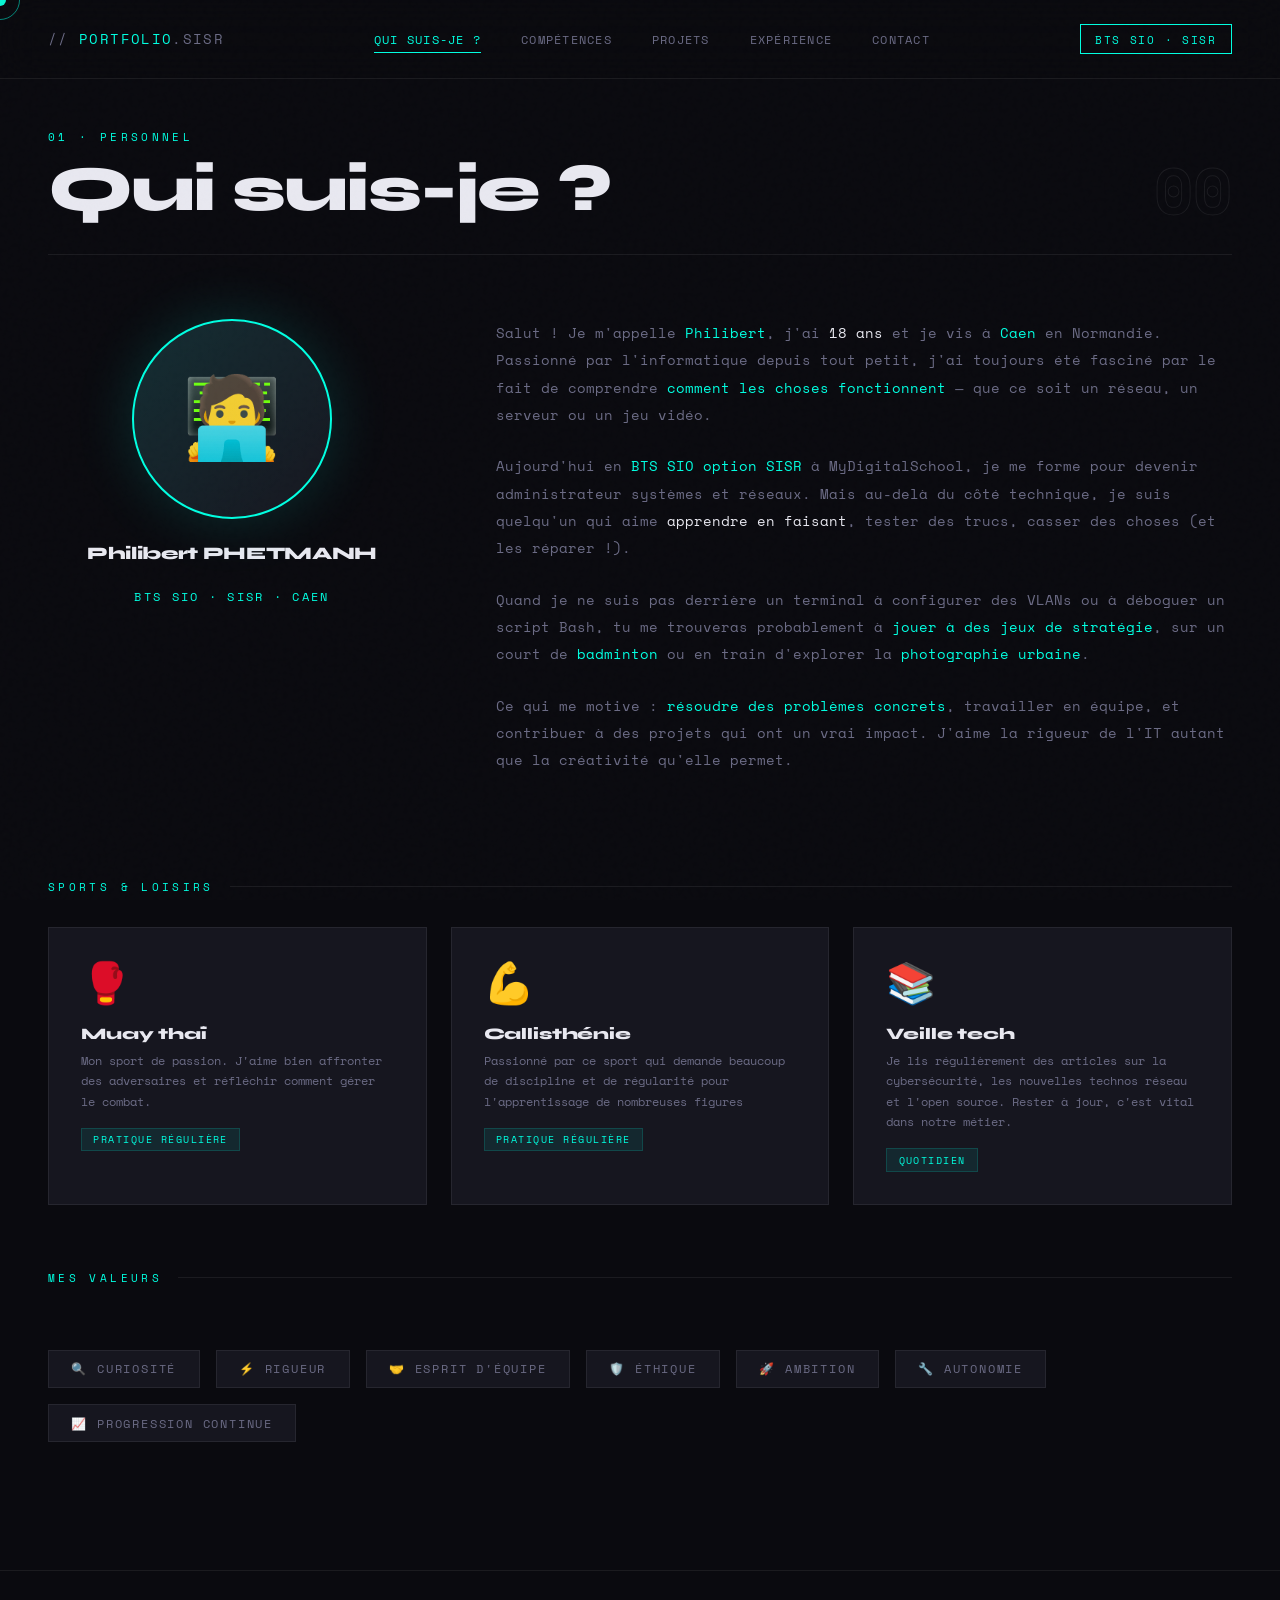
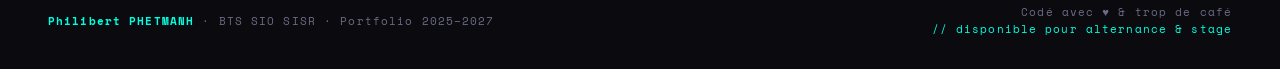
==== apropos-moi.html @ d6249951 "Add files via upload" ====
<!DOCTYPE html>
<html lang="fr">
<head>
  <meta charset="UTF-8"/>
  <meta name="viewport" content="width=device-width, initial-scale=1.0"/>
  <title>Qui suis-je ? · Philibert PHETMANH</title>
  <link rel="preconnect" href="https://fonts.googleapis.com"/>
  <link rel="preconnect" href="https://fonts.gstatic.com" crossorigin/>
  <link href="https://fonts.googleapis.com/css2?family=Space+Mono:ital,wght@0,400;0,700;1,400&family=Syne:wght@400;700;800;900&display=swap" rel="stylesheet"/>
  <link rel="stylesheet" href="css/style.css"/>
</head>
<body>

  <div id="cursor"></div>
  <div id="cursor-ring"></div>
  <div class="grid-bg"></div>

  <!-- NAV -->
  <nav>
    <a class="nav-logo" href="index.html"><span>// </span>Portfolio<span>.sisr</span></a>
    <ul class="nav-links">
      <li><a href="apropos-moi.html">Qui suis-je ?</a></li>
      <li><a href="competences.html">Compétences</a></li>
      <li><a href="projets.html">Projets</a></li>
      <li><a href="experience.html">Expérience</a></li>
      <li><a href="contact.html">Contact</a></li>
    </ul>
    <div class="nav-badge">BTS SIO · SISR</div>
  </nav>

  <!-- QUI SUIS-JE -->
  <section id="apropos-moi">
    <div class="section-header reveal">
      <div>
        <div class="section-label">01 · Personnel</div>
        <h2 class="section-title">Qui suis-je ?</h2>
      </div>
      <div class="section-count">00</div>
    </div>

    <!-- Intro bio -->
    <div class="apropos-intro reveal">
      <div class="apropos-avatar">
        <div class="avatar-circle">🧑‍💻</div>
        <div class="avatar-name">Philibert PHETMANH</div>
        <div class="avatar-role">BTS SIO · SISR · Caen</div>
      </div>

      <div class="apropos-bio">
        <p>
          Salut ! Je m'appelle <strong>Philibert</strong>, j'ai <em>18 ans</em> et je vis à <strong>Caen</strong> en Normandie. Passionné par l'informatique depuis tout petit, j'ai toujours été fasciné par le fait de comprendre <strong>comment les choses fonctionnent</strong> — que ce soit un réseau, un serveur ou un jeu vidéo.
        </p>
        <p>
          Aujourd'hui en <strong>BTS SIO option SISR</strong> à MyDigitalSchool, je me forme pour devenir administrateur systèmes et réseaux. Mais au-delà du côté technique, je suis quelqu'un qui aime <em>apprendre en faisant</em>, tester des trucs, casser des choses (et les réparer !).
        </p>
        <p>
          Quand je ne suis pas derrière un terminal à configurer des VLANs ou à déboguer un script Bash, tu me trouveras probablement à <strong>jouer à des jeux de stratégie</strong>, sur un court de <strong>badminton</strong> ou en train d'explorer la <strong>photographie urbaine</strong>.
        </p>
        <p>
          Ce qui me motive : <strong>résoudre des problèmes concrets</strong>, travailler en équipe, et contribuer à des projets qui ont un vrai impact. J'aime la rigueur de l'IT autant que la créativité qu'elle permet.
        </p>
      </div>
    </div>

    <!-- Hobbies -->
    <div class="reveal">
      <div class="hobbies-title">Sports &amp; Loisirs</div>
      <div class="hobbies-grid">

        <div class="hobby-card reveal">
          <span class="hobby-emoji">🥊</span>
          <div class="hobby-name">Muay thaï</div>
          <div class="hobby-desc">Mon sport de passion. J'aime bien affronter des adversaires et réfléchir comment gérer le combat.</div>
          <span class="hobby-level">Pratique régulière</span>
        </div>

        <div class="hobby-card reveal">
          <span class="hobby-emoji">💪</span>
          <div class="hobby-name">Callisthénie</div>
          <div class="hobby-desc">Passionné par ce sport qui demande beaucoup de discipline et de régularité pour l'apprentissage de nombreuses figures</div>
          <span class="hobby-level">Pratique régulière</span>
        </div>

        <div class="hobby-card reveal">
          <span class="hobby-emoji">📚</span>
          <div class="hobby-name">Veille tech</div>
          <div class="hobby-desc">Je lis régulièrement des articles sur la cybersécurité, les nouvelles technos réseau et l'open source. Rester à jour, c'est vital dans notre métier.</div>
          <span class="hobby-level">Quotidien</span>
        </div>

      </div>
    </div>

    <!-- Valeurs -->
    <div class="reveal">
      <div class="hobbies-title" style="margin-top:4rem;">Mes valeurs</div>
      <div class="values-row">
        <span class="value-pill">🔍 Curiosité</span>
        <span class="value-pill">⚡ Rigueur</span>
        <span class="value-pill">🤝 Esprit d'équipe</span>
        <span class="value-pill">🛡️ Éthique</span>
        <span class="value-pill">🚀 Ambition</span>
        <span class="value-pill">🔧 Autonomie</span>
        <span class="value-pill">📈 Progression continue</span>
      </div>
    </div>
    </div>

  </section>

  <footer>
    <div class="footer-text"><strong>Philibert PHETMANH</strong> · BTS SIO SISR · Portfolio 2025–2027</div>
    <div class="footer-text" style="text-align:right">
      Codé avec ♥ &amp; trop de café<br/>
      <span style="color:var(--accent)">// disponible pour alternance &amp; stage</span>
    </div>
  </footer>

  <script src="js/main.js"></script>
</body>
</html>
---- css/style.css ----
/* ========================
   CSS VARIABLES & RESET
======================== */
:root {
  --bg: #0a0a0f;
  --surface: #111118;
  --card: #16161f;
  --border: rgba(255,255,255,0.07);
  --accent: #00ffe1;
  --accent2: #ff4d6d;
  --accent3: #7b61ff;
  --text: #e8e8f0;
  --muted: #6b6b85;
  --mono: 'Space Mono', monospace;
  --sans: 'Syne', sans-serif;
  --ease: cubic-bezier(0.23, 1, 0.32, 1);
}

*, *::before, *::after { box-sizing: border-box; margin: 0; padding: 0; }
html { scroll-behavior: smooth; font-size: 16px; }
body {
  background: var(--bg);
  color: var(--text);
  font-family: var(--sans);
  overflow-x: hidden;
  cursor: none;
}

/* ========================
   EASTER EGG
======================== */
body.easter-active .orb,
body.easter-active .grid-bg,
body.easter-active .ticker,
body.easter-active .section-header,
body.easter-active .project-card,
body.easter-active .skill-category,
body.easter-active .stat-card,
body.easter-active .cert-badge,
body.easter-active .timeline-item,
body.easter-active .contact-link,
body.easter-active .hero-inner {
  transition: transform 0.08s linear !important;
  will-change: transform;
}
body.easter-active * { will-change: transform; }
body.easter-active .magnetic { transition: transform 0.06s linear !important; }

.orb, .grid-bg, .ticker, .section-header, .project-card,
.skill-category, .stat-card, .cert-badge, .timeline-item,
.contact-link, .hero-inner { transition: transform 0.35s ease; }

/* ========================
   CUSTOM CURSOR
======================== */
#cursor {
  position: fixed;
  width: 12px; height: 12px;
  background: var(--accent);
  border-radius: 50%;
  pointer-events: none;
  z-index: 9999;
  transform: translate(-50%, -50%);
  transition: transform 0.1s, width 0.3s var(--ease), height 0.3s var(--ease), background 0.3s;
  mix-blend-mode: difference;
}
#cursor-ring {
  position: fixed;
  width: 40px; height: 40px;
  border: 1px solid var(--accent);
  border-radius: 50%;
  pointer-events: none;
  z-index: 9998;
  transform: translate(-50%, -50%);
  transition: left 0.15s var(--ease), top 0.15s var(--ease),
              width 0.4s var(--ease), height 0.4s var(--ease), opacity 0.3s;
  opacity: 0.5;
}
body.hovering #cursor { width: 20px; height: 20px; background: var(--accent2); }
body.hovering #cursor-ring { width: 60px; height: 60px; opacity: 1; border-color: var(--accent2); }

/* ========================
   NOISE OVERLAY
======================== */
body::before {
  content: '';
  position: fixed; inset: 0;
  background-image: url("data:image/svg+xml,%3Csvg viewBox='0 0 200 200' xmlns='http://www.w3.org/2000/svg'%3E%3Cfilter id='n'%3E%3CfeTurbulence type='fractalNoise' baseFrequency='0.9' numOctaves='4' stitchTiles='stitch'/%3E%3C/filter%3E%3Crect width='100%25' height='100%25' filter='url(%23n)' opacity='0.04'/%3E%3C/svg%3E");
  pointer-events: none;
  z-index: 9990;
  opacity: 0.4;
}

/* ========================
   GRID BACKGROUND
======================== */
.grid-bg {
  position: fixed; inset: 0; z-index: 0;
  background-image:
    linear-gradient(rgba(0,255,225,0.03) 1px, transparent 1px),
    linear-gradient(90deg, rgba(0,255,225,0.03) 1px, transparent 1px);
  background-size: 60px 60px;
  pointer-events: none;
}

/* ========================
   NAVIGATION
======================== */
nav {
  position: fixed; top: 0; left: 0; right: 0;
  z-index: 100;
  padding: 1.5rem 3rem;
  display: flex; align-items: center; justify-content: space-between;
  backdrop-filter: blur(20px);
  background: rgba(10,10,15,0.7);
  border-bottom: 1px solid var(--border);
}
.nav-logo {
  font-family: var(--mono);
  font-size: 0.85rem;
  color: var(--accent);
  letter-spacing: 0.1em;
  text-transform: uppercase;
  text-decoration: none;
}
.nav-logo span { color: var(--muted); }

.nav-links { display: flex; gap: 2.5rem; list-style: none; }
.nav-links a {
  font-family: var(--mono);
  font-size: 0.78rem;
  color: var(--muted);
  text-decoration: none;
  text-transform: uppercase;
  letter-spacing: 0.1em;
  transition: color 0.3s;
  position: relative;
}
.nav-links a::after {
  content: '';
  position: absolute; bottom: -4px; left: 0; right: 0;
  height: 1px;
  background: var(--accent);
  transform: scaleX(0);
  transition: transform 0.3s var(--ease);
}
.nav-links a:hover,
.nav-links a.active { color: var(--accent); }
.nav-links a:hover::after,
.nav-links a.active::after { transform: scaleX(1); }

.nav-badge {
  font-family: var(--mono);
  font-size: 0.7rem;
  padding: 0.35rem 0.9rem;
  border: 1px solid var(--accent);
  color: var(--accent);
  text-transform: uppercase;
  letter-spacing: 0.15em;
  animation: pulse-border 2s infinite;
}
@keyframes pulse-border {
  0%, 100% { box-shadow: 0 0 0 0 rgba(0,255,225,0.3); }
  50% { box-shadow: 0 0 0 6px rgba(0,255,225,0); }
}

/* ========================
   SECTIONS COMMON
======================== */
section {
  position: relative; z-index: 1;
  padding: 8rem 3rem;
}
.section-header {
  display: flex; align-items: flex-end; justify-content: space-between;
  margin-bottom: 4rem;
  padding-bottom: 2rem;
  border-bottom: 1px solid var(--border);
}
.section-label {
  font-family: var(--mono);
  font-size: 0.7rem;
  color: var(--accent);
  letter-spacing: 0.3em;
  text-transform: uppercase;
  margin-bottom: 0.8rem;
}
.section-title {
  font-size: clamp(2.5rem, 5vw, 4rem);
  font-weight: 900;
  letter-spacing: -0.03em;
  line-height: 1;
}
.section-count {
  font-family: var(--mono);
  font-size: 4rem;
  font-weight: 700;
  color: transparent;
  -webkit-text-stroke: 1px var(--border);
  line-height: 1;
}

@keyframes fadeUp {
  from { opacity: 0; transform: translateY(40px); }
  to   { opacity: 1; transform: translateY(0); }
}

/* Reveal on scroll */
.reveal {
  opacity: 0;
  transform: translateY(40px);
  transition: opacity 0.8s var(--ease), transform 0.8s var(--ease);
}
.reveal.visible { opacity: 1; transform: translateY(0); }

/* ========================
   FOOTER
======================== */
footer {
  position: relative; z-index: 1;
  padding: 2rem 3rem;
  border-top: 1px solid var(--border);
  display: flex;
  align-items: center;
  justify-content: space-between;
}
.footer-text {
  font-family: var(--mono);
  font-size: 0.7rem;
  color: var(--muted);
  letter-spacing: 0.1em;
}
.footer-text strong { color: var(--accent); }

/* ========================
   HERO
======================== */
#hero {
  position: relative; z-index: 1;
  min-height: 100vh;
  display: flex; align-items: center;
  padding: 0 3rem;
  overflow: hidden;
}
.hero-inner { max-width: 900px; padding-top: 6rem; }

.hero-label {
  font-family: var(--mono);
  font-size: 0.75rem;
  color: var(--accent);
  letter-spacing: 0.3em;
  text-transform: uppercase;
  margin-bottom: 2rem;
  opacity: 0;
  animation: fadeUp 0.8s var(--ease) 0.3s forwards;
  display: flex; align-items: center; gap: 1rem;
}
.hero-label::before {
  content: '';
  display: inline-block;
  width: 40px; height: 1px;
  background: var(--accent);
}
.hero-name {
  font-size: clamp(3.5rem, 9vw, 8rem);
  font-weight: 900;
  line-height: 0.95;
  letter-spacing: -0.03em;
  opacity: 0;
  animation: fadeUp 0.9s var(--ease) 0.5s forwards;
}
.hero-name .line { display: block; overflow: visible; }
.hero-name .highlight {
  color: transparent;
  -webkit-text-stroke: 1px var(--accent);
  transition: color 0.4s;
}
.hero-name:hover .highlight { color: var(--accent); }

.hero-sub {
  margin-top: 2rem;
  font-family: var(--mono);
  font-size: 1rem;
  color: var(--muted);
  line-height: 1.7;
  max-width: 520px;
  opacity: 0;
  animation: fadeUp 0.9s var(--ease) 0.7s forwards;
}
.hero-sub strong { color: var(--text); }

.hero-cta {
  margin-top: 3rem;
  display: flex; gap: 1.5rem; flex-wrap: wrap;
  opacity: 0;
  animation: fadeUp 0.9s var(--ease) 0.9s forwards;
}
.btn {
  font-family: var(--mono);
  font-size: 0.78rem;
  letter-spacing: 0.15em;
  text-transform: uppercase;
  text-decoration: none;
  padding: 1rem 2.2rem;
  transition: all 0.3s var(--ease);
  display: inline-flex; align-items: center; gap: 0.6rem;
}
.btn-primary { background: var(--accent); color: var(--bg); font-weight: 700; }
.btn-primary:hover {
  background: transparent;
  color: var(--accent);
  box-shadow: inset 0 0 0 1px var(--accent), 0 0 30px rgba(0,255,225,0.2);
}
.btn-ghost { border: 1px solid var(--border); color: var(--muted); }
.btn-ghost:hover { border-color: var(--text); color: var(--text); }

/* Orbs */
.orb {
  position: absolute;
  border-radius: 50%;
  filter: blur(80px);
  pointer-events: none;
  opacity: 0.15;
  animation: float 8s ease-in-out infinite;
}
.orb-1 { width:500px; height:500px; background:var(--accent3); top:-100px; right:-100px; animation-delay:0s; }
.orb-2 { width:300px; height:300px; background:var(--accent2); bottom:0; right:30%; animation-delay:3s; }
@keyframes float {
  0%, 100% { transform: translateY(0) scale(1); }
  50% { transform: translateY(-30px) scale(1.05); }
}

/* Ticker */
.ticker {
  position: absolute; bottom: 0; left: 0; right: 0;
  height: 48px;
  border-top: 1px solid var(--border);
  overflow: hidden;
  display: flex; align-items: center;
}
.ticker-track {
  display: flex; gap: 4rem;
  animation: ticker 20s linear infinite;
  white-space: nowrap;
}
.ticker-item {
  font-family: var(--mono);
  font-size: 0.7rem;
  color: var(--muted);
  letter-spacing: 0.2em;
  text-transform: uppercase;
  display: flex; align-items: center; gap: 1rem;
}
.ticker-item::before { content:'◆'; color:var(--accent); font-size:0.5rem; }
@keyframes ticker {
  0%   { transform: translateX(0); }
  100% { transform: translateX(-50%); }
}

/* ========================
   ABOUT (profil)
======================== */
#about { background: var(--surface); }
.about-grid { display:grid; grid-template-columns:1fr 1fr; gap:5rem; align-items:center; }
.about-text p { font-family:var(--mono); font-size:0.9rem; color:var(--muted); line-height:1.9; margin-bottom:1.5rem; }
.about-text p strong { color:var(--accent); font-weight:400; }
.about-stats { display:grid; grid-template-columns:1fr 1fr; gap:1.5rem; }
.stat-card {
  padding:2rem; border:1px solid var(--border); background:var(--card);
  position:relative; overflow:hidden; transition:border-color 0.3s;
}
.stat-card::before {
  content:''; position:absolute; inset:0;
  background:linear-gradient(135deg, rgba(0,255,225,0.05), transparent);
  opacity:0; transition:opacity 0.3s;
}
.stat-card:hover { border-color:rgba(0,255,225,0.3); }
.stat-card:hover::before { opacity:1; }
.stat-num { font-size:2.5rem; font-weight:900; color:var(--accent); line-height:1; margin-bottom:0.5rem; }
.stat-label { font-family:var(--mono); font-size:0.72rem; color:var(--muted); text-transform:uppercase; letter-spacing:0.15em; }

.badges-row { display:flex; flex-wrap:wrap; gap:1rem; margin-top:2rem; }
.cert-badge {
  display:flex; align-items:center; gap:0.8rem;
  padding:0.8rem 1.5rem;
  border:1px solid var(--border); background:var(--card);
  transition:all 0.3s;
}
.cert-badge:hover { border-color:var(--accent); }
.cert-icon { font-size:1.2rem; }
.cert-info { line-height:1.3; }
.cert-name { font-size:0.8rem; font-weight:700; display:block; }
.cert-date { font-family:var(--mono); font-size:0.65rem; color:var(--muted); letter-spacing:0.1em; }

/* ========================
   À PROPOS DE MOI (loisirs)
======================== */
#apropos-moi { background: var(--bg); }

.apropos-intro {
  display: grid;
  grid-template-columns: 1fr 2fr;
  gap: 5rem;
  align-items: start;
  margin-bottom: 5rem;
}
.apropos-avatar {
  display: flex;
  flex-direction: column;
  align-items: center;
  gap: 1.5rem;
}
.avatar-circle {
  width: 200px; height: 200px;
  border-radius: 50%;
  border: 2px solid var(--accent);
  display: flex; align-items: center; justify-content: center;
  font-size: 5rem;
  background: var(--card);
  position: relative;
  overflow: hidden;
  box-shadow: 0 0 60px rgba(0,255,225,0.15);
  animation: float 6s ease-in-out infinite;
}
.avatar-circle::after {
  content: '';
  position: absolute; inset: 0;
  background: linear-gradient(135deg, rgba(0,255,225,0.1), transparent);
}
.avatar-name {
  font-size: 1.1rem;
  font-weight: 900;
  letter-spacing: -0.02em;
  text-align: center;
}
.avatar-role {
  font-family: var(--mono);
  font-size: 0.72rem;
  color: var(--accent);
  letter-spacing: 0.2em;
  text-transform: uppercase;
  text-align: center;
}
.apropos-bio p {
  font-family: var(--mono);
  font-size: 0.9rem;
  color: var(--muted);
  line-height: 1.9;
  margin-bottom: 1.5rem;
}
.apropos-bio p strong { color: var(--accent); font-weight: 400; }
.apropos-bio p em { color: var(--text); font-style: normal; }

/* Hobbies grid */
.hobbies-title {
  font-family: var(--mono);
  font-size: 0.7rem;
  color: var(--accent);
  letter-spacing: 0.3em;
  text-transform: uppercase;
  margin-bottom: 2rem;
  display: flex; align-items: center; gap: 1rem;
}
.hobbies-title::after {
  content: '';
  flex: 1;
  height: 1px;
  background: var(--border);
}
.hobbies-grid {
  display: grid;
  grid-template-columns: repeat(auto-fit, minmax(220px, 1fr));
  gap: 1.5rem;
}
.hobby-card {
  padding: 2rem;
  border: 1px solid var(--border);
  background: var(--card);
  position: relative;
  overflow: hidden;
  transition: transform 0.4s var(--ease), border-color 0.3s;
}
.hobby-card::before {
  content: '';
  position: absolute; top: 0; right: 0;
  width: 60px; height: 60px;
  border-radius: 50%;
  filter: blur(30px);
  opacity: 0;
  transition: opacity 0.4s;
}
.hobby-card:nth-child(1)::before { background: var(--accent); }
.hobby-card:nth-child(2)::before { background: var(--accent2); }
.hobby-card:nth-child(3)::before { background: var(--accent3); }
.hobby-card:nth-child(4)::before { background: #ffd93d; }
.hobby-card:nth-child(5)::before { background: var(--accent); }
.hobby-card:nth-child(6)::before { background: var(--accent2); }

.hobby-card:hover { transform: translateY(-6px); border-color: rgba(0,255,225,0.25); }
.hobby-card:hover::before { opacity: 0.4; }

.hobby-emoji { font-size: 2.5rem; display: block; margin-bottom: 1rem; }
.hobby-name {
  font-size: 1rem;
  font-weight: 800;
  margin-bottom: 0.5rem;
  letter-spacing: -0.01em;
}
.hobby-desc {
  font-family: var(--mono);
  font-size: 0.75rem;
  color: var(--muted);
  line-height: 1.7;
}
.hobby-level {
  display: inline-block;
  margin-top: 1rem;
  font-family: var(--mono);
  font-size: 0.62rem;
  padding: 0.2rem 0.7rem;
  background: rgba(0,255,225,0.08);
  border: 1px solid rgba(0,255,225,0.15);
  color: var(--accent);
  text-transform: uppercase;
  letter-spacing: 0.15em;
}

/* Valeurs */
.values-row {
  display: flex;
  gap: 1rem;
  flex-wrap: wrap;
  margin-top: 4rem;
}
.value-pill {
  font-family: var(--mono);
  font-size: 0.75rem;
  padding: 0.6rem 1.4rem;
  border: 1px solid var(--border);
  color: var(--muted);
  text-transform: uppercase;
  letter-spacing: 0.15em;
  transition: all 0.3s;
  background: var(--card);
}
.value-pill:hover {
  border-color: var(--accent);
  color: var(--accent);
  background: rgba(0,255,225,0.05);
}

/* Fun facts terminal */
.terminal-box {
  margin-top: 4rem;
  background: var(--card);
  border: 1px solid var(--border);
  overflow: hidden;
}
.terminal-bar {
  padding: 0.8rem 1.2rem;
  background: rgba(255,255,255,0.04);
  border-bottom: 1px solid var(--border);
  display: flex; align-items: center; gap: 0.5rem;
}
.terminal-dot {
  width: 10px; height: 10px;
  border-radius: 50%;
}
.terminal-dot:nth-child(1) { background: var(--accent2); }
.terminal-dot:nth-child(2) { background: #ffd93d; }
.terminal-dot:nth-child(3) { background: #00d26a; }
.terminal-title {
  font-family: var(--mono);
  font-size: 0.65rem;
  color: var(--muted);
  letter-spacing: 0.15em;
  margin-left: 0.5rem;
}
.terminal-body {
  padding: 2rem;
}
.terminal-line {
  font-family: var(--mono);
  font-size: 0.8rem;
  line-height: 2;
  color: var(--muted);
}
.terminal-line .prompt { color: var(--accent); }
.terminal-line .cmd { color: var(--text); }
.terminal-line .out { color: var(--muted); padding-left: 1.5rem; display: block; }

/* ========================
   COMPÉTENCES
======================== */
.skills-grid { display:grid; grid-template-columns:repeat(auto-fit, minmax(280px, 1fr)); gap:1.5rem; }
.skill-category {
  padding:2.5rem; border:1px solid var(--border); background:var(--card);
  position:relative; overflow:hidden; transition:transform 0.4s var(--ease), border-color 0.3s;
}
.skill-category::after {
  content:''; position:absolute; top:0; left:0;
  width:3px; height:0; background:var(--accent); transition:height 0.5s var(--ease);
}
.skill-category:hover { transform:translateY(-6px); border-color:rgba(0,255,225,0.2); }
.skill-category:hover::after { height:100%; }
.skill-cat-icon { font-size:2rem; margin-bottom:1.5rem; display:block; }
.skill-cat-title { font-size:1rem; font-weight:800; text-transform:uppercase; letter-spacing:0.05em; margin-bottom:1.5rem; }
.skill-tags { display:flex; flex-wrap:wrap; gap:0.6rem; }
.skill-tag {
  font-family:var(--mono); font-size:0.7rem;
  padding:0.3rem 0.8rem;
  border:1px solid var(--border); color:var(--muted);
  text-transform:uppercase; letter-spacing:0.1em; transition:all 0.3s;
}
.skill-tag:hover { border-color:var(--accent); color:var(--accent); background:rgba(0,255,225,0.05); }

.skill-bars { margin-top:3rem; }
.skill-bar-item { margin-bottom:1.5rem; }
.skill-bar-header {
  display:flex; justify-content:space-between;
  font-family:var(--mono); font-size:0.75rem; color:var(--muted);
  margin-bottom:0.5rem; text-transform:uppercase; letter-spacing:0.1em;
}
.skill-bar-track { height:2px; background:var(--border); position:relative; overflow:hidden; }
.skill-bar-fill {
  position:absolute; top:0; left:0; bottom:0;
  background:var(--accent); width:0;
  transition:width 1.5s var(--ease);
  box-shadow:0 0 10px rgba(0,255,225,0.5);
}
.skill-bar-fill.animate { width:var(--w); }

/* ========================
   PROJETS
======================== */
#projets { background: var(--surface); }
.projects-grid { display:grid; grid-template-columns:repeat(12, 1fr); gap:1.5rem; }
.project-card {
  background:var(--card); border:1px solid var(--border);
  padding:2.5rem; position:relative; overflow:hidden;
  transition:transform 0.4s var(--ease), border-color 0.3s; cursor:none;
}
.project-card:nth-child(1) { grid-column:span 8; }
.project-card:nth-child(2) { grid-column:span 4; }
.project-card:nth-child(3) { grid-column:span 4; }
.project-card:nth-child(4) { grid-column:span 8; }
.project-card::before {
  content:''; position:absolute; inset:0;
  background:linear-gradient(135deg, rgba(123,97,255,0.08), transparent 60%);
  opacity:0; transition:opacity 0.4s;
}
.project-card:hover { transform:translateY(-4px); border-color:rgba(123,97,255,0.3); }
.project-card:hover::before { opacity:1; }
.project-num { font-family:var(--mono); font-size:0.65rem; color:var(--accent3); letter-spacing:0.2em; text-transform:uppercase; margin-bottom:1.5rem; }
.project-title { font-size:1.5rem; font-weight:800; letter-spacing:-0.02em; margin-bottom:1rem; line-height:1.2; }
.project-desc { font-family:var(--mono); font-size:0.8rem; color:var(--muted); line-height:1.8; margin-bottom:2rem; }
.project-tech { display:flex; flex-wrap:wrap; gap:0.5rem; margin-bottom:2rem; }
.tech-pill {
  font-family:var(--mono); font-size:0.65rem;
  padding:0.25rem 0.7rem;
  background:rgba(123,97,255,0.1); border:1px solid rgba(123,97,255,0.2);
  color:var(--accent3); text-transform:uppercase; letter-spacing:0.1em;
}
.project-link {
  font-family:var(--mono); font-size:0.72rem; color:var(--muted);
  text-decoration:none; text-transform:uppercase; letter-spacing:0.15em;
  display:inline-flex; align-items:center; gap:0.5rem; transition:color 0.3s;
}
.project-link::after { content:'→'; transition:transform 0.3s; }
.project-link:hover { color:var(--text); }
.project-link:hover::after { transform:translateX(5px); }

/* ========================
   EXPÉRIENCE
======================== */
.timeline { position:relative; padding-left:3rem; }
.timeline::before {
  content:''; position:absolute; top:0; left:0; bottom:0;
  width:1px; background:var(--border);
}
.timeline-item {
  position:relative; padding-bottom:3rem;
  opacity:0; transform:translateX(-20px);
  transition:opacity 0.6s var(--ease), transform 0.6s var(--ease);
}
.timeline-item.visible { opacity:1; transform:translateX(0); }
.timeline-item::before {
  content:''; position:absolute; left:-3rem; top:6px;
  width:9px; height:9px; border-radius:50%;
  background:var(--accent);
  box-shadow:0 0 0 4px var(--bg), 0 0 0 5px var(--accent);
}
.timeline-date { font-family:var(--mono); font-size:0.7rem; color:var(--accent); letter-spacing:0.2em; text-transform:uppercase; margin-bottom:0.8rem; }
.timeline-title { font-size:1.2rem; font-weight:800; margin-bottom:0.3rem; }
.timeline-company { font-family:var(--mono); font-size:0.8rem; color:var(--muted); margin-bottom:1rem; }
.timeline-desc { font-family:var(--mono); font-size:0.8rem; color:var(--muted); line-height:1.9; }

/* ========================
   CONTACT
======================== */
#contact { background: var(--surface); }
.contact-wrapper { display:flex; justify-content:center; text-align:center; }
.contact-big { font-size:clamp(2rem, 5vw, 3.5rem); font-weight:900; line-height:1.1; letter-spacing:-0.03em; }
.contact-big .blink { color:var(--accent); animation:blink 1.2s step-end infinite; }
@keyframes blink { 0%,100%{opacity:1;} 50%{opacity:0;} }
.contact-links { margin-top:3rem; display:flex; flex-direction:column; gap:1rem; }
.contact-link {
  font-family:var(--mono); font-size:0.8rem; color:var(--muted);
  text-decoration:none; display:flex; align-items:center; gap:1rem;
  padding:1.2rem 1.5rem; border:1px solid var(--border);
  transition:all 0.3s var(--ease); position:relative; overflow:hidden;
}
.contact-link::before {
  content:''; position:absolute; inset:0;
  background:var(--accent); transform:translateX(-100%); transition:transform 0.4s var(--ease);
}
.contact-link:hover { color:var(--bg); border-color:var(--accent); }
.contact-link:hover::before { transform:translateX(0); }
.contact-link span { position:relative; z-index:1; }
.contact-link .icon { font-size:1.1rem; position:relative; z-index:1; }

.cursor-text::after { content:'█'; color:var(--accent); animation:blink 1s step-end infinite; }

/* ========================
   RESPONSIVE
======================== */
@media (max-width: 900px) {
  nav { padding: 1.2rem 1.5rem; }
  .nav-links { display: none; }
  section { padding: 5rem 1.5rem; }
  #hero { padding: 0 1.5rem; }
  .about-grid, .apropos-intro { grid-template-columns: 1fr; gap: 3rem; }
  .projects-grid { grid-template-columns: 1fr; }
  .project-card:nth-child(n) { grid-column: span 1; }
  footer { flex-direction: column; gap: 1rem; text-align: center; }
  .section-header { flex-direction: column; align-items: flex-start; gap: 0.5rem; }
  .hobbies-grid { grid-template-columns: repeat(2, 1fr); }
}
@media (max-width: 600px) {
  .hobbies-grid { grid-template-columns: 1fr; }
}
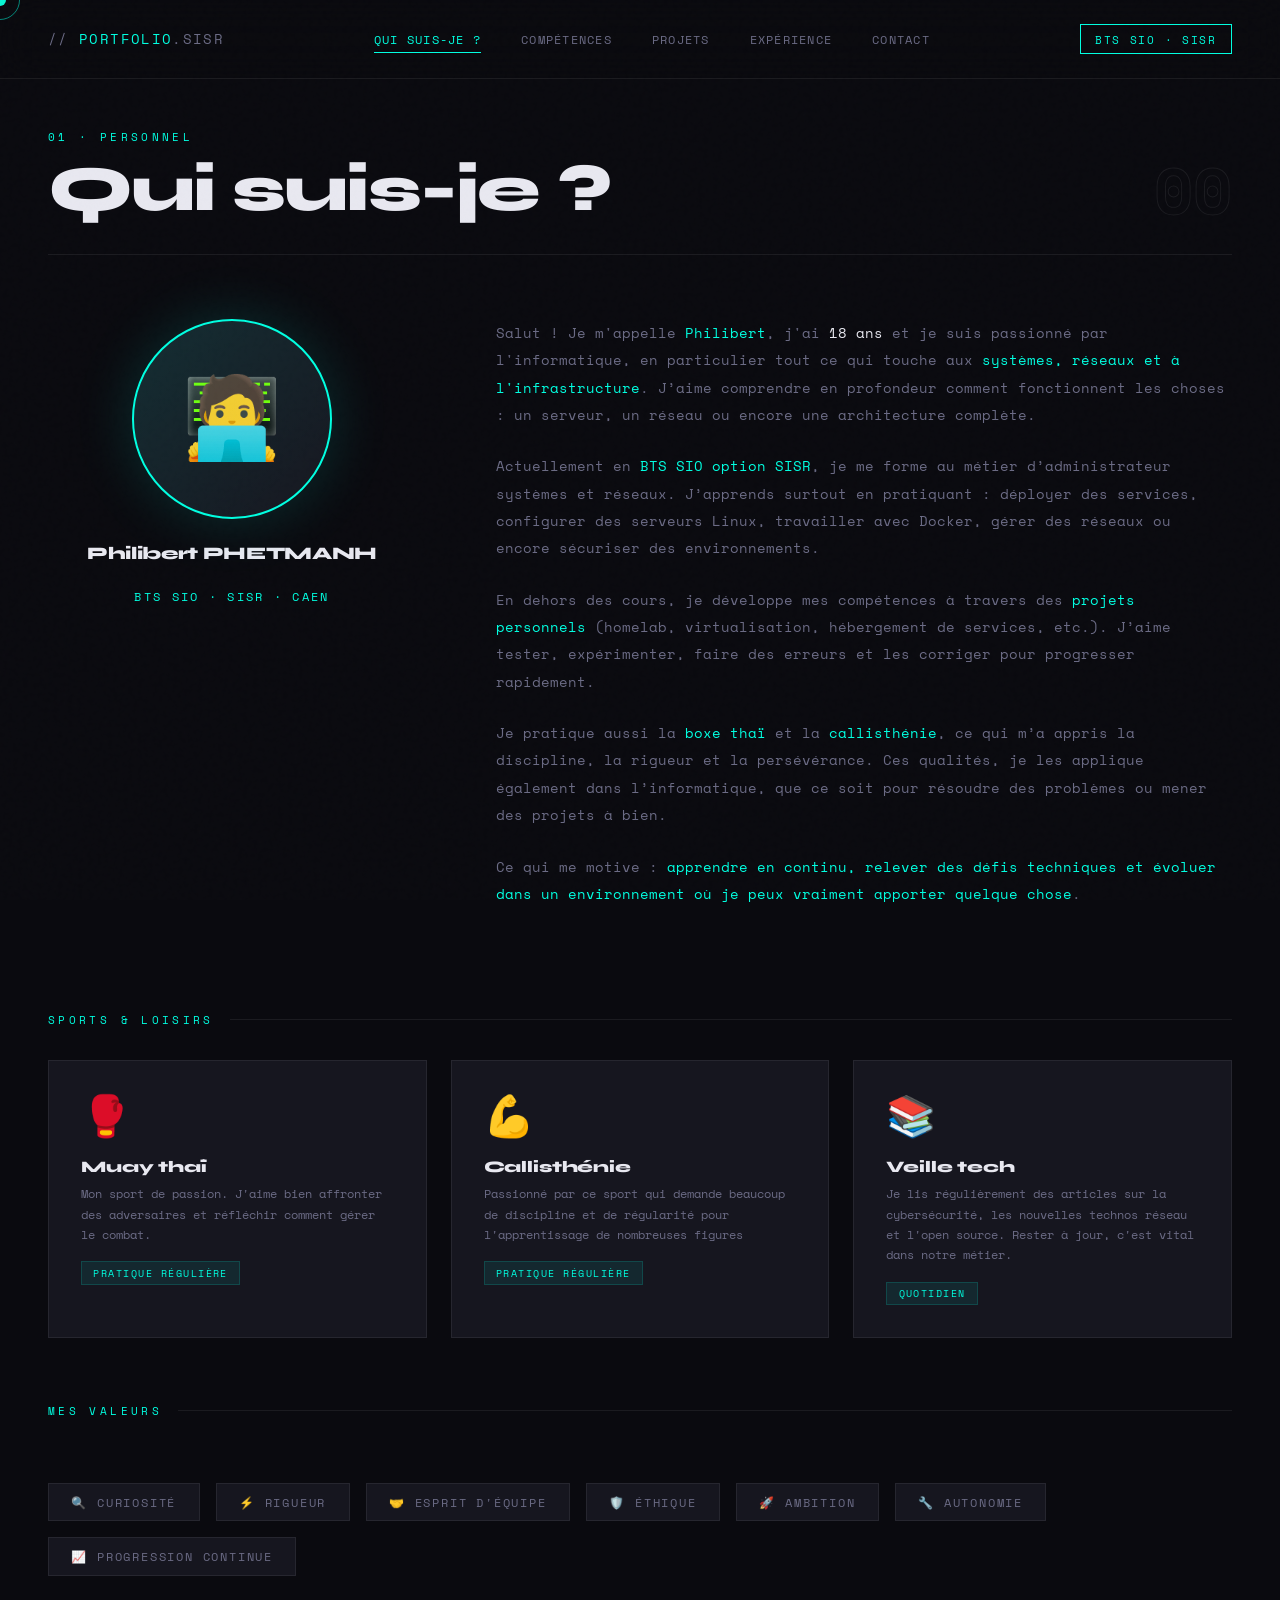
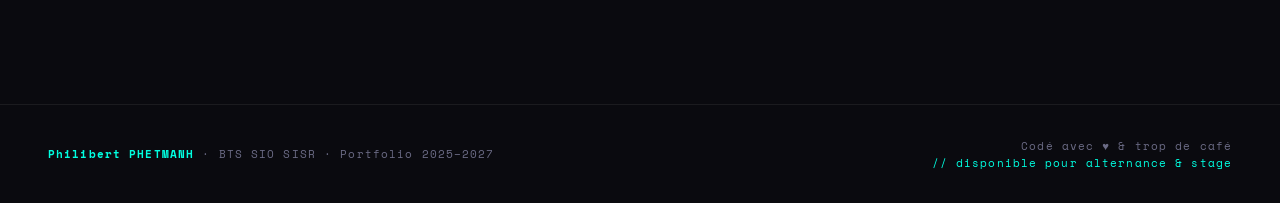
==== commit 08d1c3ca: "dernier modif" ====
--- a/apropos-moi.html
+++ b/apropos-moi.html
@@ -48,16 +48,24 @@
 
       <div class="apropos-bio">
         <p>
-          Salut ! Je m'appelle <strong>Philibert</strong>, j'ai <em>18 ans</em> et je vis à <strong>Caen</strong> en Normandie. Passionné par l'informatique depuis tout petit, j'ai toujours été fasciné par le fait de comprendre <strong>comment les choses fonctionnent</strong> — que ce soit un réseau, un serveur ou un jeu vidéo.
-        </p>
-        <p>
-          Aujourd'hui en <strong>BTS SIO option SISR</strong> à MyDigitalSchool, je me forme pour devenir administrateur systèmes et réseaux. Mais au-delà du côté technique, je suis quelqu'un qui aime <em>apprendre en faisant</em>, tester des trucs, casser des choses (et les réparer !).
-        </p>
-        <p>
-          Quand je ne suis pas derrière un terminal à configurer des VLANs ou à déboguer un script Bash, tu me trouveras probablement à <strong>jouer à des jeux de stratégie</strong>, sur un court de <strong>badminton</strong> ou en train d'explorer la <strong>photographie urbaine</strong>.
-        </p>
-        <p>
-          Ce qui me motive : <strong>résoudre des problèmes concrets</strong>, travailler en équipe, et contribuer à des projets qui ont un vrai impact. J'aime la rigueur de l'IT autant que la créativité qu'elle permet.
+  Salut ! Je m'appelle <strong>Philibert</strong>, j'ai <em>18 ans</em> et je suis passionné par l'informatique, en particulier tout ce qui touche aux <strong>systèmes, réseaux et à l'infrastructure</strong>. J’aime comprendre en profondeur comment fonctionnent les choses : un serveur, un réseau ou encore une architecture complète.
+</p>
+
+<p>
+  Actuellement en <strong>BTS SIO option SISR</strong>, je me forme au métier d’administrateur systèmes et réseaux. J’apprends surtout en pratiquant : déployer des services, configurer des serveurs Linux, travailler avec Docker, gérer des réseaux ou encore sécuriser des environnements.
+</p>
+
+<p>
+  En dehors des cours, je développe mes compétences à travers des <strong>projets personnels</strong> (homelab, virtualisation, hébergement de services, etc.). J’aime tester, expérimenter, faire des erreurs et les corriger pour progresser rapidement.
+</p>
+
+<p>
+  Je pratique aussi la <strong>boxe thaï</strong> et la <strong>callisthénie</strong>, ce qui m’a appris la discipline, la rigueur et la persévérance. Ces qualités, je les applique également dans l’informatique, que ce soit pour résoudre des problèmes ou mener des projets à bien.
+</p>
+
+<p>
+  Ce qui me motive : <strong>apprendre en continu, relever des défis techniques et évoluer dans un environnement où je peux vraiment apporter quelque chose</strong>.
+</p>
         </p>
       </div>
     </div>
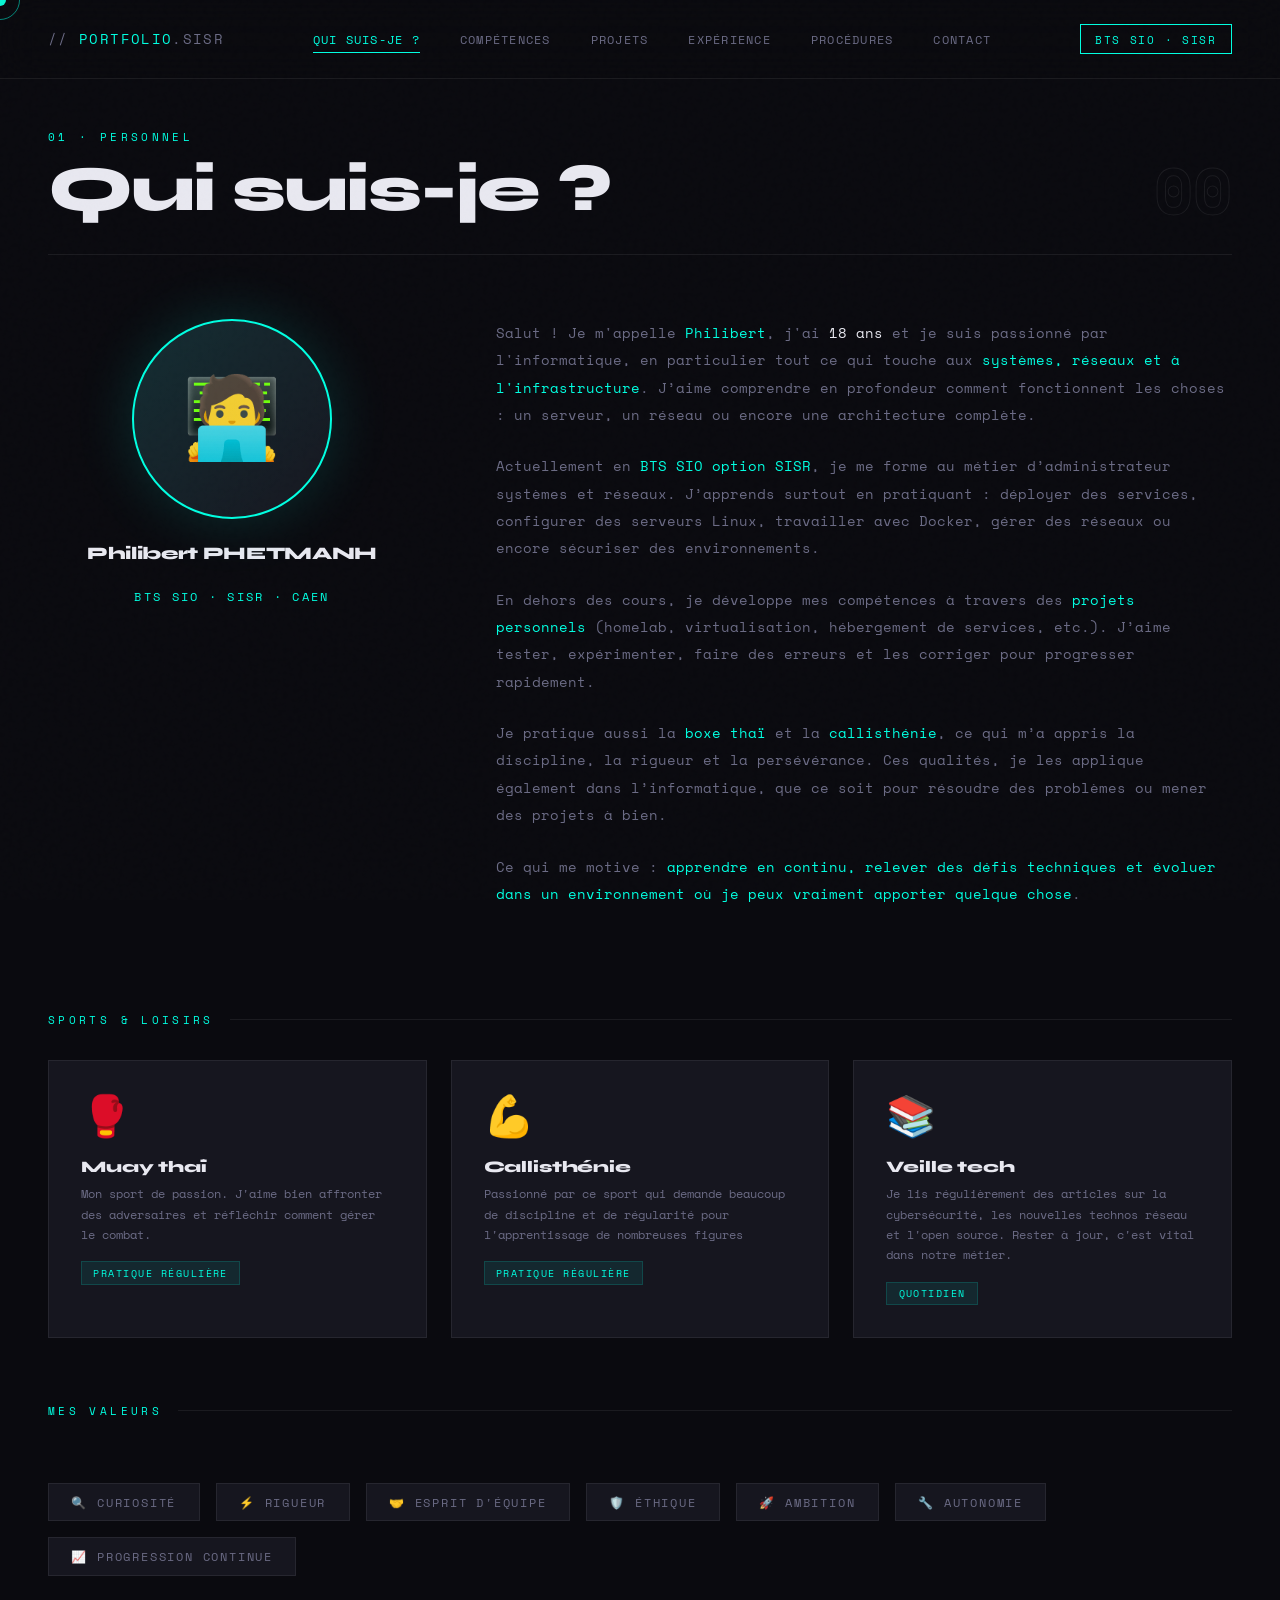
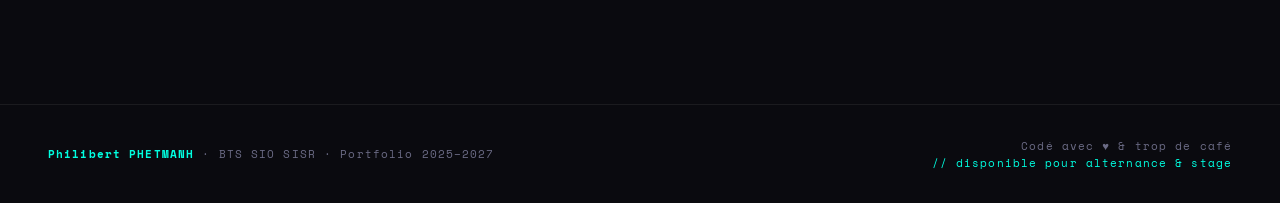
==== commit c8bd63f6: "Add files via upload" ====
--- a/apropos-moi.html
+++ b/apropos-moi.html
@@ -23,6 +23,7 @@
       <li><a href="competences.html">Compétences</a></li>
       <li><a href="projets.html">Projets</a></li>
       <li><a href="experience.html">Expérience</a></li>
+      <li><a href="procedures.html">Procédures</a></li>
       <li><a href="contact.html">Contact</a></li>
     </ul>
     <div class="nav-badge">BTS SIO · SISR</div>
--- a/css/style.css
+++ b/css/style.css
@@ -671,55 +671,160 @@
 .project-link:hover::after { transform:translateX(5px); }
 
 /* ========================
-   EXPÉRIENCE
-======================== */
-.timeline { position:relative; padding-left:3rem; }
-.timeline::before {
-  content:''; position:absolute; top:0; left:0; bottom:0;
-  width:1px; background:var(--border);
-}
-.timeline-item {
-  position:relative; padding-bottom:3rem;
-  opacity:0; transform:translateX(-20px);
-  transition:opacity 0.6s var(--ease), transform 0.6s var(--ease);
-}
-.timeline-item.visible { opacity:1; transform:translateX(0); }
-.timeline-item::before {
-  content:''; position:absolute; left:-3rem; top:6px;
-  width:9px; height:9px; border-radius:50%;
-  background:var(--accent);
-  box-shadow:0 0 0 4px var(--bg), 0 0 0 5px var(--accent);
-}
-.timeline-date { font-family:var(--mono); font-size:0.7rem; color:var(--accent); letter-spacing:0.2em; text-transform:uppercase; margin-bottom:0.8rem; }
-.timeline-title { font-size:1.2rem; font-weight:800; margin-bottom:0.3rem; }
-.timeline-company { font-family:var(--mono); font-size:0.8rem; color:var(--muted); margin-bottom:1rem; }
-.timeline-desc { font-family:var(--mono); font-size:0.8rem; color:var(--muted); line-height:1.9; }
-
-/* ========================
-   CONTACT
-======================== */
-#contact { background: var(--surface); }
-.contact-wrapper { display:flex; justify-content:center; text-align:center; }
-.contact-big { font-size:clamp(2rem, 5vw, 3.5rem); font-weight:900; line-height:1.1; letter-spacing:-0.03em; }
-.contact-big .blink { color:var(--accent); animation:blink 1.2s step-end infinite; }
-@keyframes blink { 0%,100%{opacity:1;} 50%{opacity:0;} }
-.contact-links { margin-top:3rem; display:flex; flex-direction:column; gap:1rem; }
-.contact-link {
-  font-family:var(--mono); font-size:0.8rem; color:var(--muted);
-  text-decoration:none; display:flex; align-items:center; gap:1rem;
-  padding:1.2rem 1.5rem; border:1px solid var(--border);
-  transition:all 0.3s var(--ease); position:relative; overflow:hidden;
-}
-.contact-link::before {
-  content:''; position:absolute; inset:0;
-  background:var(--accent); transform:translateX(-100%); transition:transform 0.4s var(--ease);
-}
-.contact-link:hover { color:var(--bg); border-color:var(--accent); }
-.contact-link:hover::before { transform:translateX(0); }
-.contact-link span { position:relative; z-index:1; }
-.contact-link .icon { font-size:1.1rem; position:relative; z-index:1; }
-
-.cursor-text::after { content:'█'; color:var(--accent); animation:blink 1s step-end infinite; }
+   BASE COMMUNE DES PROJETS
+======================== */
+.projects-grid {
+  display: grid;
+  grid-template-columns: repeat(12, 1fr);
+  gap: 1.5rem;
+}
+
+.project-card {
+  background: var(--card);
+  border: 1px solid var(--border);
+  padding: 2.5rem;
+  position: relative;
+  overflow: hidden;
+  transition: transform 0.4s var(--ease), border-color 0.3s;
+  cursor: none;
+}
+
+.project-card:nth-child(1) { grid-column: span 8; }
+.project-card:nth-child(2) { grid-column: span 4; }
+.project-card:nth-child(3) { grid-column: span 4; }
+.project-card:nth-child(4) { grid-column: span 8; }
+
+.project-card::before {
+  content: '';
+  position: absolute;
+  inset: 0;
+  opacity: 0;
+  transition: opacity 0.4s;
+}
+
+.project-card:hover {
+  transform: translateY(-4px);
+}
+
+.project-card:hover::before {
+  opacity: 1;
+}
+
+.project-num {
+  font-family: var(--mono);
+  font-size: 0.65rem;
+  letter-spacing: 0.2em;
+  text-transform: uppercase;
+  margin-bottom: 1.5rem;
+}
+
+.project-title {
+  font-size: 1.5rem;
+  font-weight: 800;
+  letter-spacing: -0.02em;
+  margin-bottom: 1rem;
+  line-height: 1.2;
+}
+
+.project-desc {
+  font-family: var(--mono);
+  font-size: 0.8rem;
+  color: var(--muted);
+  line-height: 1.8;
+  margin-bottom: 2rem;
+}
+
+.project-tech {
+  display: flex;
+  flex-wrap: wrap;
+  gap: 0.5rem;
+  margin-bottom: 2rem;
+}
+
+.tech-pill {
+  font-family: var(--mono);
+  font-size: 0.65rem;
+  padding: 0.25rem 0.7rem;
+  text-transform: uppercase;
+  letter-spacing: 0.1em;
+  border-radius: 999px;
+}
+
+.project-link {
+  font-family: var(--mono);
+  font-size: 0.72rem;
+  color: var(--muted);
+  text-decoration: none;
+  text-transform: uppercase;
+  letter-spacing: 0.15em;
+  display: inline-flex;
+  align-items: center;
+  gap: 0.5rem;
+  transition: color 0.3s;
+}
+
+.project-link::after {
+  content: '→';
+  transition: transform 0.3s;
+}
+
+.project-link:hover {
+  color: var(--text);
+}
+
+.project-link:hover::after {
+  transform: translateX(5px);
+}
+
+/* ========================
+   PROJETS PERSO
+======================== */
+#projets {
+  background: var(--surface);
+}
+
+.project-card--perso::before {
+  background: linear-gradient(135deg, rgba(123, 97, 255, 0.08), transparent 60%);
+}
+
+.project-card--perso:hover {
+  border-color: rgba(123, 97, 255, 0.3);
+}
+
+.project-card--perso .project-num {
+  color: var(--accent3);
+}
+
+.project-card--perso .tech-pill {
+  background: rgba(123, 97, 255, 0.1);
+  border: 1px solid rgba(123, 97, 255, 0.2);
+  color: var(--accent3);
+}
+
+/* ========================
+   PROJETS ÉCOLE
+======================== */
+#projetschool {
+  background: rgba(190, 236, 9, 0.03);
+}
+
+.project-card--school::before {
+  background: linear-gradient(135deg, rgba(190, 236, 9, 0.08), transparent 60%);
+}
+
+.project-card--school:hover {
+  border-color: rgba(190, 236, 9, 0.3);
+}
+
+.project-card--school .project-num {
+  color: rgb(190, 236, 9);
+}
+
+.project-card--school .tech-pill {
+  background: rgba(190, 236, 9, 0.1);
+  border: 1px solid rgba(190, 236, 9, 0.2);
+  color: rgb(190, 236, 9);
+}
 
 /* ========================
    RESPONSIVE
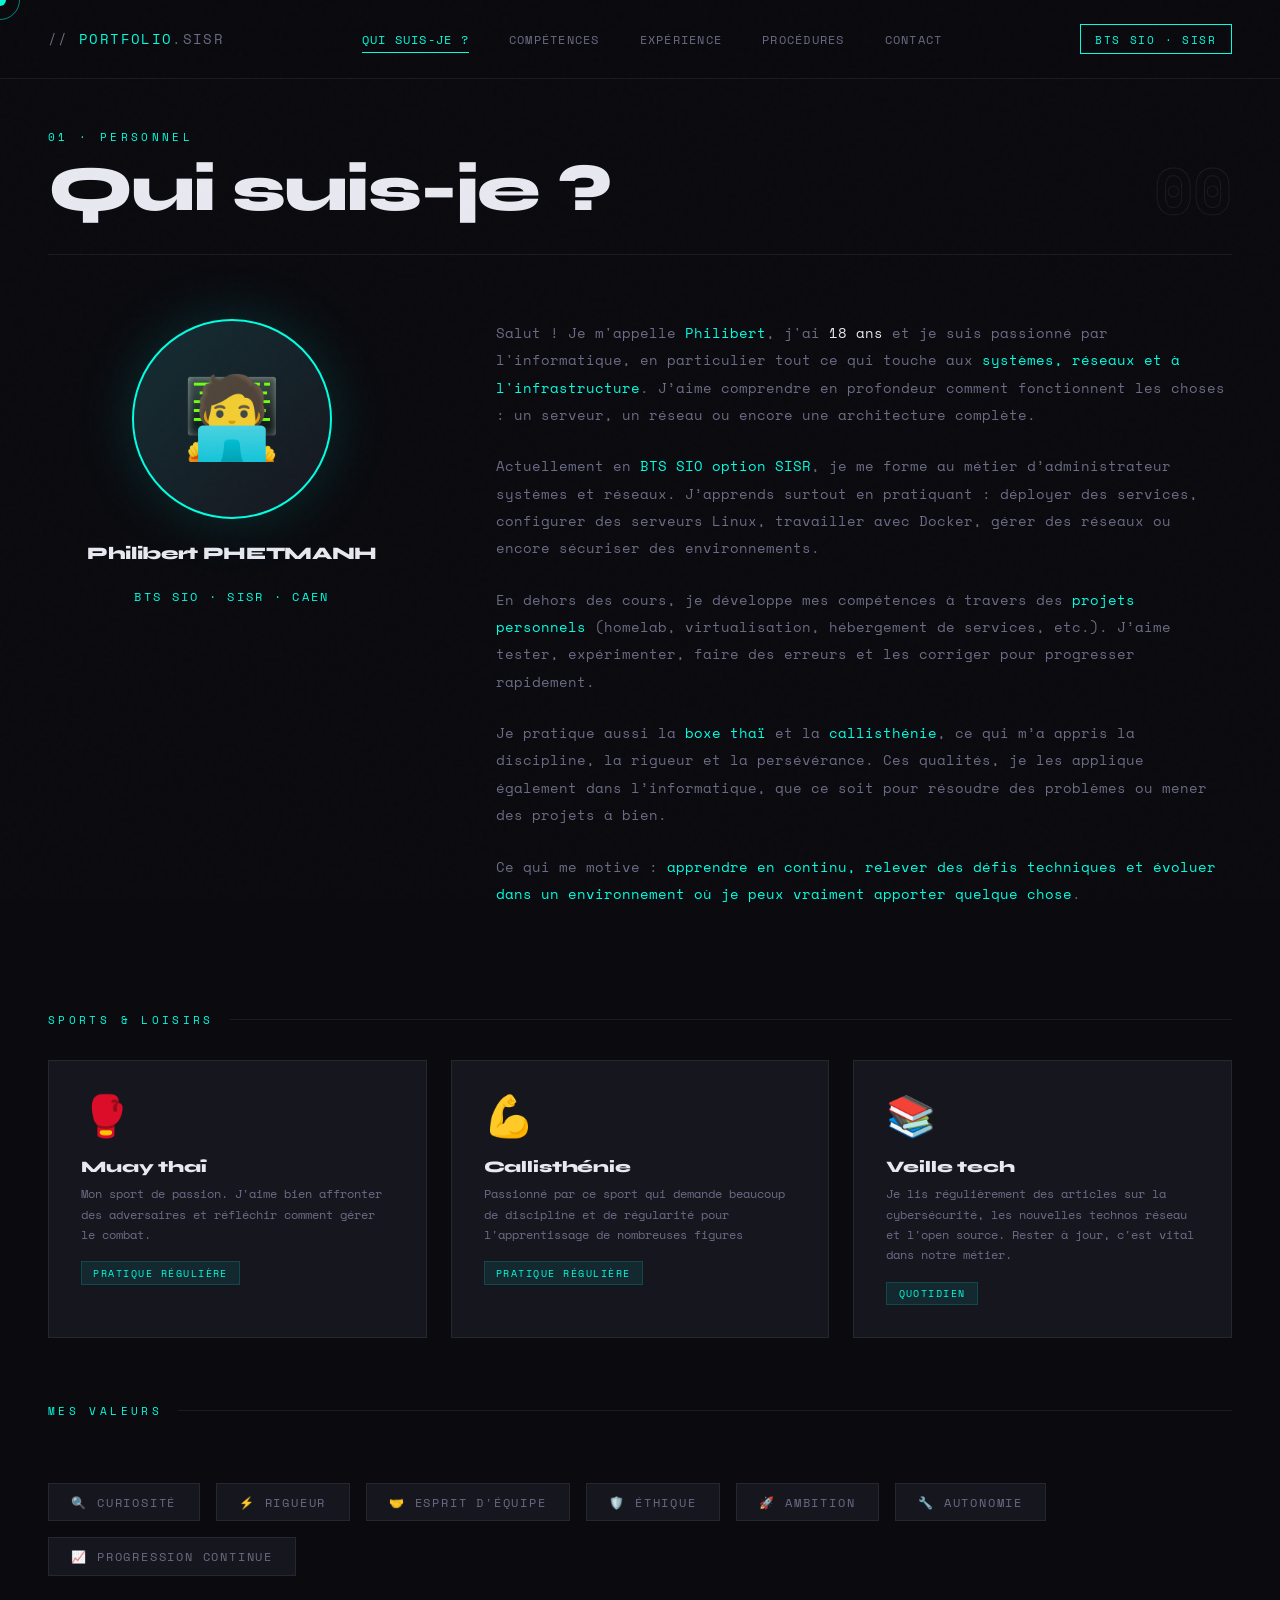
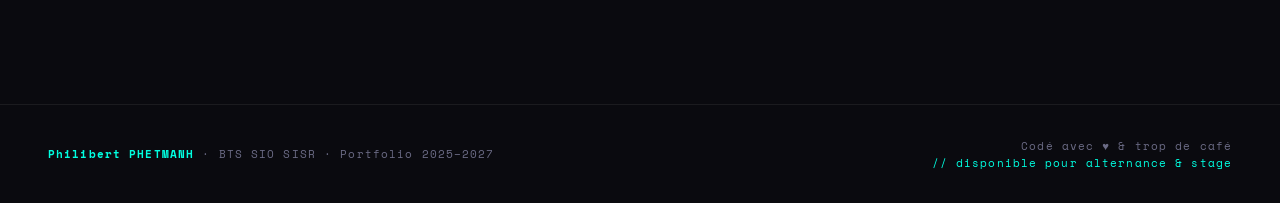
==== commit 390f4ae6: "rez" ====
--- a/apropos-moi.html
+++ b/apropos-moi.html
@@ -21,7 +21,6 @@
     <ul class="nav-links">
       <li><a href="apropos-moi.html">Qui suis-je ?</a></li>
       <li><a href="competences.html">Compétences</a></li>
-      <li><a href="projets.html">Projets</a></li>
       <li><a href="experience.html">Expérience</a></li>
       <li><a href="procedures.html">Procédures</a></li>
       <li><a href="contact.html">Contact</a></li>
--- a/css/style.css
+++ b/css/style.css
@@ -15,6 +15,11 @@
   --sans: 'Syne', sans-serif;
   --ease: cubic-bezier(0.23, 1, 0.32, 1);
 }
+#cursor,
+#cursor-ring {
+  position: fixed;
+  z-index: 999999;
+}
 
 *, *::before, *::after { box-sizing: border-box; margin: 0; padding: 0; }
 html { scroll-behavior: smooth; font-size: 16px; }
@@ -24,6 +29,33 @@
   font-family: var(--sans);
   overflow-x: hidden;
   cursor: none;
+}
+    .md-box {
+  padding: 1rem 1.2rem;
+  border-radius: 14px;
+  margin: 1rem 0;
+  border-left: 3px solid var(--accent);
+  background: rgba(0, 255, 163, 0.05);
+}
+
+.md-warning {
+  border-left-color: #ffb020;
+  background: rgba(255, 176, 32, 0.08);
+}
+
+.md-danger {
+  border-left-color: #ff4d4f;
+  background: rgba(255, 77, 79, 0.08);
+}
+
+.md-success {
+  border-left-color: #00ffa3;
+}
+
+.md-separator {
+  height: 1px;
+  background: linear-gradient(to right, transparent, var(--accent), transparent);
+  margin: 2rem 0;
 }
 
 /* ========================
@@ -844,3 +876,341 @@
 @media (max-width: 600px) {
   .hobbies-grid { grid-template-columns: 1fr; }
 }
+
+
+/* ========================
+   PROCEDURES PAGE
+======================== */
+#procedures-page {
+  background: rgba(255,255,255,0.01);
+}
+
+.procedures-hero {
+  display: grid;
+  grid-template-columns: minmax(0, 1.3fr) minmax(320px, 0.9fr);
+  gap: 2rem;
+  align-items: start;
+  margin-bottom: 4rem;
+}
+
+.procedures-hero__desc {
+  margin-top: 1.4rem;
+  max-width: 780px;
+  font-family: var(--mono);
+  font-size: 0.9rem;
+  line-height: 1.9;
+  color: var(--muted);
+}
+
+.procedures-hero__desc code {
+  font-family: var(--mono);
+  color: var(--accent);
+}
+
+.procedures-sections {
+  display: grid;
+  gap: 2rem;
+}
+
+.procedure-category {
+  background: var(--card);
+  border: 1px solid var(--border);
+  padding: 2rem;
+  position: relative;
+  overflow: hidden;
+}
+
+.procedure-category::before {
+  content: '';
+  position: absolute;
+  top: 0;
+  left: 0;
+  width: 3px;
+  height: 100%;
+  background: linear-gradient(180deg, var(--accent), transparent);
+  opacity: 0.8;
+}
+
+.procedure-category__header {
+  display: flex;
+  align-items: flex-end;
+  justify-content: space-between;
+  gap: 1rem;
+  margin-bottom: 1.6rem;
+  padding-bottom: 1rem;
+  border-bottom: 1px solid var(--border);
+}
+
+.procedure-category__title {
+  font-size: clamp(1.5rem, 2.2vw, 2.2rem);
+  font-weight: 800;
+  letter-spacing: -0.02em;
+  line-height: 1.1;
+}
+
+.procedure-category__count {
+  font-family: var(--mono);
+  color: var(--accent);
+  letter-spacing: 0.12em;
+  text-transform: uppercase;
+  font-size: 0.72rem;
+}
+
+.procedure-grid {
+  display: grid;
+  grid-template-columns: repeat(auto-fit, minmax(240px, 1fr));
+  gap: 1rem;
+}
+
+.procedure-card {
+  text-align: left;
+  background: rgba(255,255,255,0.02);
+  border: 1px solid var(--border);
+  padding: 1.3rem;
+  min-height: 190px;
+  display: grid;
+  gap: 1rem;
+  align-content: start;
+  transition: transform 0.35s var(--ease), border-color 0.35s var(--ease), background 0.35s var(--ease), box-shadow 0.35s var(--ease);
+  cursor: pointer;
+  position: relative;
+  overflow: hidden;
+}
+
+.procedure-card::before {
+  content: '';
+  position: absolute;
+  inset: 0;
+  background: linear-gradient(135deg, rgba(0,255,225,0.08), transparent 65%);
+  opacity: 0;
+  transition: opacity 0.35s var(--ease);
+}
+
+.procedure-card:hover {
+  transform: translateY(-5px);
+  border-color: rgba(0,255,225,0.28);
+  background: rgba(255,255,255,0.03);
+  box-shadow: 0 18px 44px rgba(0,0,0,0.25);
+}
+
+.procedure-card:hover::before {
+  opacity: 1;
+}
+
+.procedure-card > * {
+  position: relative;
+  z-index: 1;
+}
+
+.procedure-card__top {
+  display: flex;
+  justify-content: space-between;
+  align-items: center;
+  gap: 1rem;
+}
+
+.procedure-card__number {
+  font-family: var(--mono);
+  font-size: 0.72rem;
+  color: var(--accent2);
+  letter-spacing: 0.18em;
+}
+
+.procedure-card__badge {
+  font-family: var(--mono);
+  font-size: 0.68rem;
+  color: var(--accent);
+  letter-spacing: 0.14em;
+  text-transform: uppercase;
+}
+
+.procedure-card__title {
+  font-size: 1.12rem;
+  line-height: 1.35;
+  font-weight: 800;
+}
+
+.procedure-card__file,
+.procedure-modal__filename {
+  font-family: var(--mono);
+}
+
+.procedure-card__file {
+  color: var(--muted);
+  font-size: 0.76rem;
+  word-break: break-word;
+}
+
+.procedure-card__cta {
+  margin-top: auto;
+  font-family: var(--mono);
+  color: var(--text);
+  text-transform: uppercase;
+  letter-spacing: 0.12em;
+  font-size: 0.72rem;
+}
+
+.procedure-empty {
+  padding: 1.2rem;
+  border: 1px dashed var(--border);
+  color: var(--muted);
+  font-family: var(--mono);
+}
+
+.procedure-modal {
+  position: fixed;
+  inset: 0;
+  z-index: 500;
+  display: flex;
+  align-items: center;
+  justify-content: center;
+  opacity: 0;
+  visibility: hidden;
+  pointer-events: none;
+  transition: opacity 0.35s var(--ease), visibility 0.35s var(--ease);
+}
+
+.procedure-modal.is-open {
+  opacity: 1;
+  visibility: visible;
+  pointer-events: auto;
+}
+
+.procedure-modal__overlay {
+  position: absolute;
+  inset: 0;
+  background: rgba(5, 8, 14, 0.78);
+  backdrop-filter: blur(10px);
+}
+
+.procedure-modal__dialog {
+  position: relative;
+  width: min(920px, calc(100% - 2rem));
+  max-height: calc(100vh - 3rem);
+  overflow: auto;
+  background: #0f1017;
+  border: 1px solid rgba(255,255,255,0.08);
+  box-shadow: 0 30px 80px rgba(0,0,0,0.45);
+  padding: 1.8rem;
+  transform: translateY(36px) scale(0.96);
+  opacity: 0;
+  transition: transform 0.45s var(--ease), opacity 0.45s var(--ease);
+}
+
+.procedure-modal.is-open .procedure-modal__dialog {
+  transform: translateY(0) scale(1);
+  opacity: 1;
+}
+
+.procedure-modal__close {
+  position: absolute;
+  top: 1rem;
+  right: 1rem;
+  border: 1px solid var(--border);
+  background: transparent;
+  color: var(--text);
+  width: 42px;
+  height: 42px;
+  font-size: 1.5rem;
+  cursor: pointer;
+  transition: border-color 0.3s, color 0.3s, transform 0.3s;
+}
+
+.procedure-modal__close:hover {
+  border-color: var(--accent);
+  color: var(--accent);
+  transform: rotate(90deg);
+}
+
+.procedure-modal__meta {
+  font-family: var(--mono);
+  color: var(--accent);
+  font-size: 0.74rem;
+  text-transform: uppercase;
+  letter-spacing: 0.16em;
+  margin-bottom: 0.8rem;
+}
+
+.procedure-modal__title {
+  font-size: clamp(1.8rem, 3vw, 2.6rem);
+  line-height: 1.08;
+  margin-bottom: 0.5rem;
+}
+
+.procedure-modal__filename {
+  color: var(--muted);
+  margin-bottom: 1.3rem;
+  font-size: 0.82rem;
+}
+
+.procedure-modal__content {
+  color: var(--text);
+  line-height: 1.8;
+}
+
+.markdown-body h1,
+.markdown-body h2,
+.markdown-body h3 {
+  margin: 1.4rem 0 0.7rem;
+  line-height: 1.2;
+}
+
+.markdown-body h1 { font-size: 1.8rem; }
+.markdown-body h2 { font-size: 1.35rem; color: var(--accent); }
+.markdown-body h3 { font-size: 1.1rem; color: var(--accent2); }
+
+.markdown-body p,
+.markdown-body ul,
+.markdown-body ol,
+.markdown-body pre {
+  margin: 0.8rem 0;
+}
+
+.markdown-body ul,
+.markdown-body ol {
+  padding-left: 1.35rem;
+}
+
+.markdown-body code {
+  font-family: var(--mono);
+  background: rgba(255,255,255,0.06);
+  padding: 0.12rem 0.35rem;
+}
+
+.markdown-body pre {
+  padding: 1rem;
+  overflow: auto;
+  background: rgba(255,255,255,0.04);
+  border: 1px solid var(--border);
+}
+
+.markdown-body pre code {
+  background: transparent;
+  padding: 0;
+}
+
+@media (max-width: 900px) {
+  .procedures-hero {
+    grid-template-columns: 1fr;
+  }
+
+  .procedure-category {
+    padding: 1.3rem;
+  }
+
+  .procedure-category__header {
+    align-items: flex-start;
+    flex-direction: column;
+  }
+}
+
+@media (max-width: 640px) {
+  body { cursor: auto; }
+  #cursor, #cursor-ring { display: none; }
+  .procedure-modal__dialog {
+    width: calc(100% - 1rem);
+    margin: 0.5rem;
+    padding: 1.1rem;
+  }
+}
+
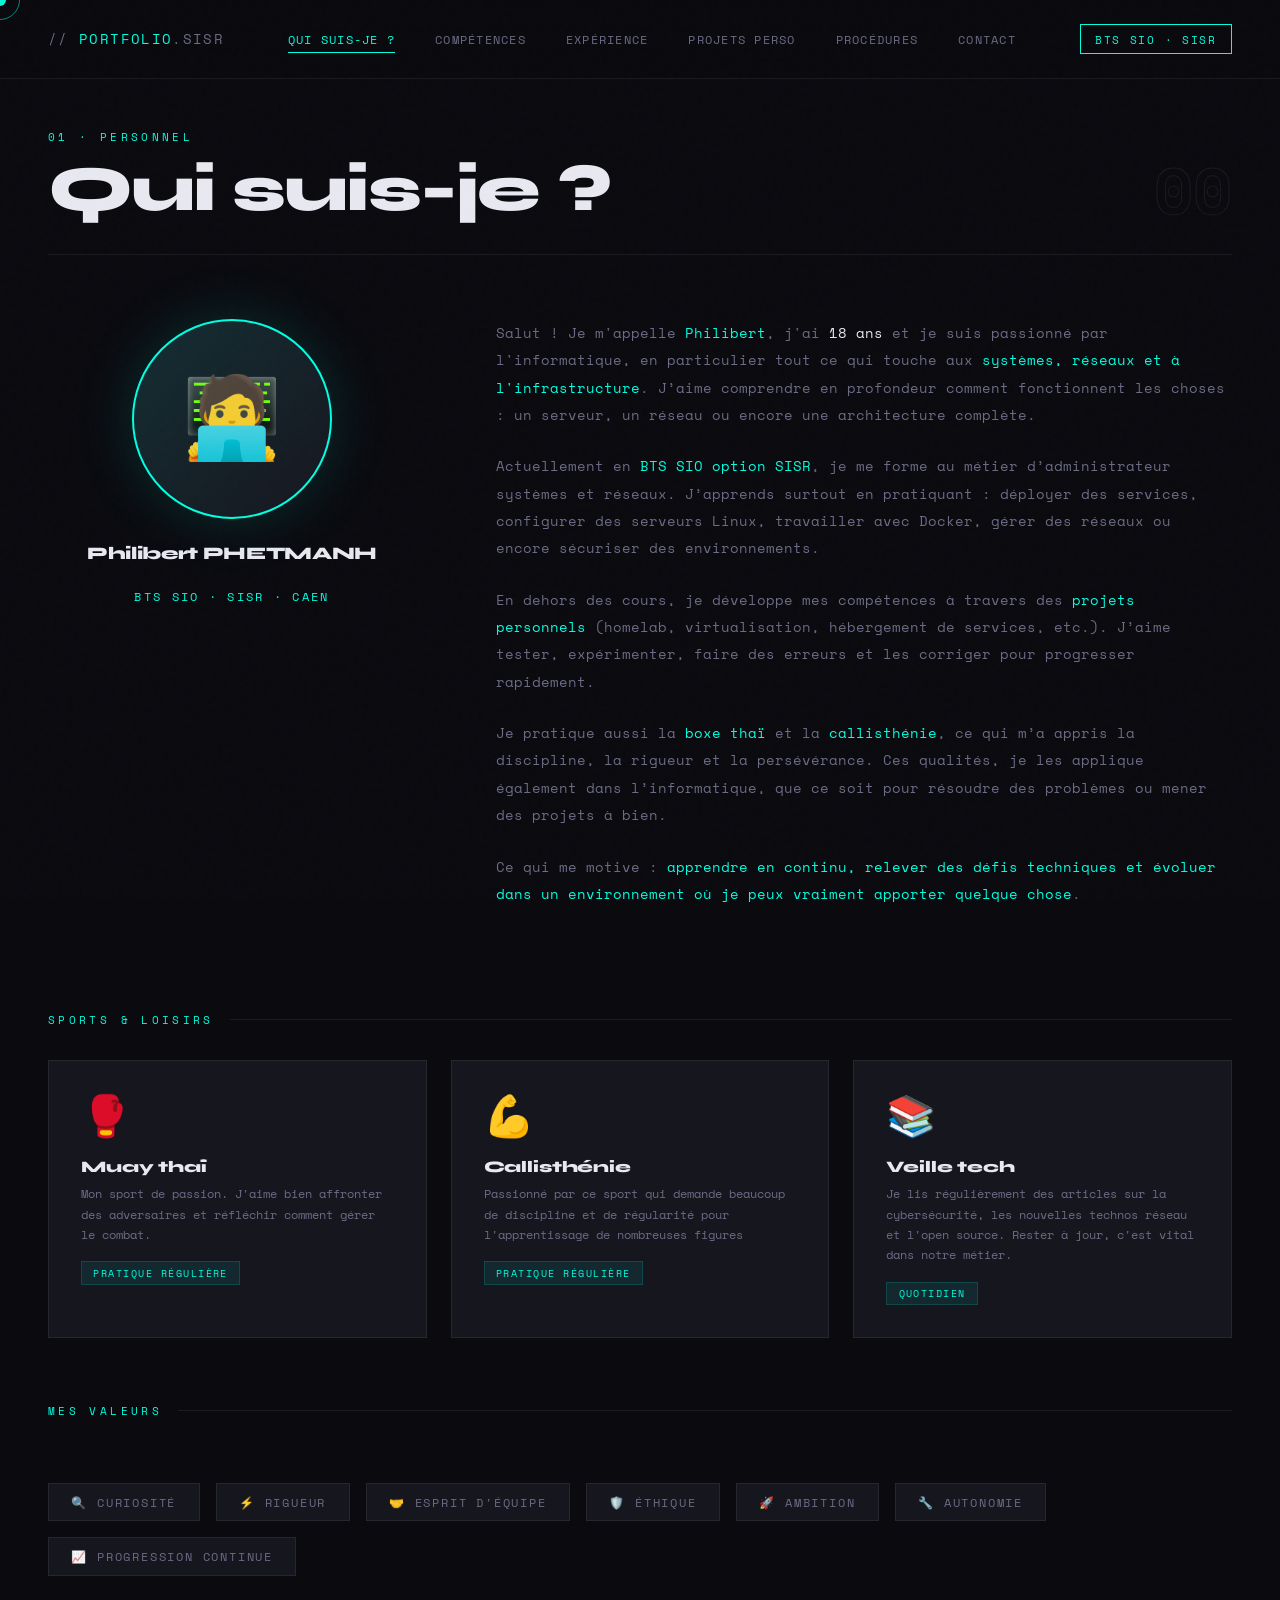
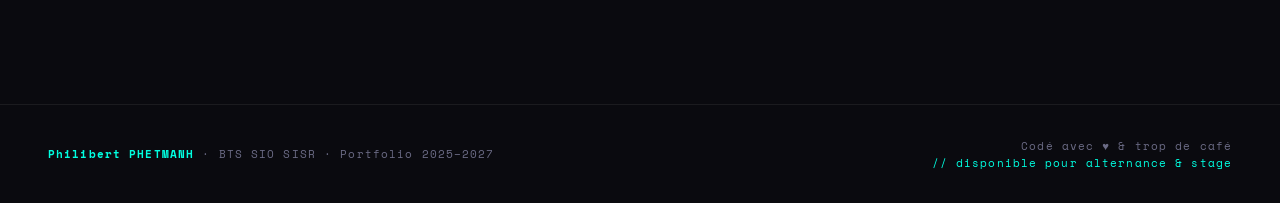
==== commit 412d9179: "modif" ====
--- a/apropos-moi.html
+++ b/apropos-moi.html
@@ -18,13 +18,14 @@
   <!-- NAV -->
   <nav>
     <a class="nav-logo" href="index.html"><span>// </span>Portfolio<span>.sisr</span></a>
-    <ul class="nav-links">
-      <li><a href="apropos-moi.html">Qui suis-je ?</a></li>
-      <li><a href="competences.html">Compétences</a></li>
-      <li><a href="experience.html">Expérience</a></li>
-      <li><a href="procedures.html">Procédures</a></li>
-      <li><a href="contact.html">Contact</a></li>
-    </ul>
+<ul class="nav-links">
+  <li><a href="apropos-moi.html">Qui suis-je ?</a></li>
+  <li><a href="competences.html">Compétences</a></li>
+  <li><a href="experience.html">Expérience</a></li>
+  <li><a href="projets-perso.html">Projets perso</a></li>   <!-- ← nouveau lien -->
+  <li><a href="procedures.html">Procédures</a></li>
+  <li><a href="contact.html">Contact</a></li>
+</ul>
     <div class="nav-badge">BTS SIO · SISR</div>
   </nav>
 
--- a/css/style.css
+++ b/css/style.css
@@ -1189,6 +1189,21 @@
   padding: 0;
 }
 
+/* Garantir que les liens "VOIR LE PROJET" soient toujours cliquables */
+.project-card .project-link {
+  position: relative;
+  z-index: 10;
+  display: inline-block;
+  pointer-events: auto !important;
+  cursor: pointer;
+}
+
+/* Éviter que les pseudo-éléments des cartes ne captent le clic */
+.project-card::before,
+.project-card::after {
+  pointer-events: none;
+}
+
 @media (max-width: 900px) {
   .procedures-hero {
     grid-template-columns: 1fr;
